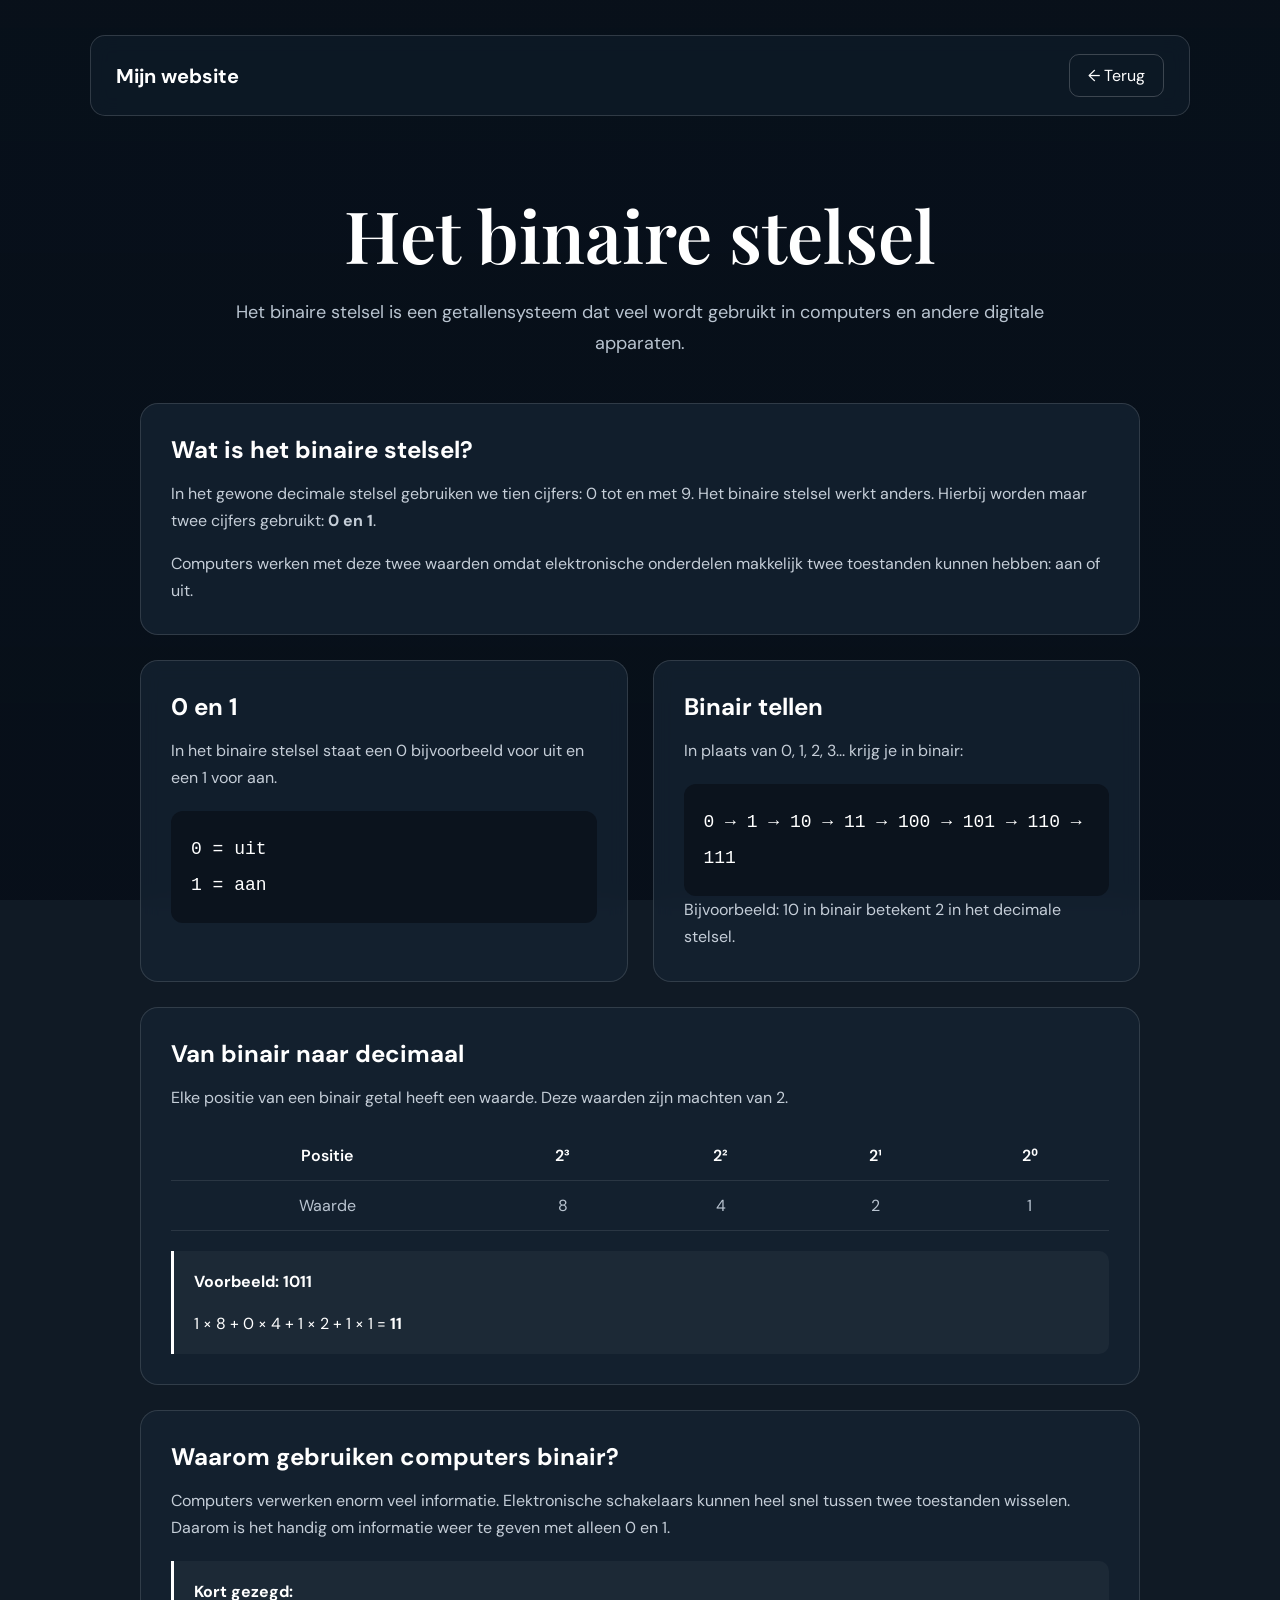
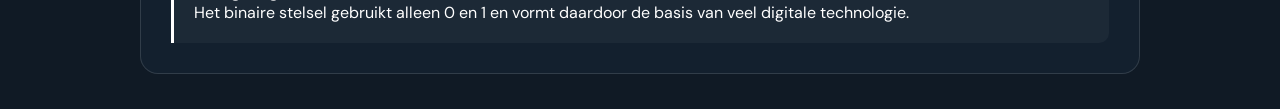
==== binairstelsel.html @ beb3e558 "commit changes" ====
<!DOCTYPE html>
<html lang="nl">
<head>
    <meta charset="UTF-8">
    <meta name="viewport" content="width=device-width, initial-scale=1.0">

    <title>Binair stelsel</title>

    <link rel="preconnect" href="https://fonts.googleapis.com">
    <link rel="preconnect" href="https://fonts.gstatic.com" crossorigin>
    <link href="https://fonts.googleapis.com/css2?family=DM+Sans:wght@400;500;600;700&family=Playfair+Display:wght@500;600&display=swap" rel="stylesheet">

    <style>
        /* ========================================
           BASIS
        ======================================== */

        * {
            margin: 0;
            padding: 0;
            box-sizing: border-box;
        }

        html {
            min-height: 100%;
        }

        body {
            min-height: 100vh;
            font-family: "DM Sans", Arial, sans-serif;
            color: #ffffff;
            background: #101a25;
        }


        /* ========================================
           ACHTERGROND
        ======================================== */

        .achtergrond {
            position: fixed;
            inset: 0;
            width: 100%;
            height: 100%;
            z-index: -2;

            background:
                linear-gradient(
                    rgba(7, 15, 25, 0.88),
                    rgba(7, 15, 25, 0.94)
                );
        }


        /* ========================================
           PAGINA
        ======================================== */

        .pagina {
            width: 100%;
            min-height: 100vh;
            padding: 35px 7%;
        }


        /* ========================================
           NAVIGATIE
        ======================================== */

        .navigatie {
            display: flex;
            justify-content: space-between;
            align-items: center;

            padding: 18px 25px;
            margin-bottom: 70px;

            border: 1px solid rgba(255, 255, 255, 0.15);
            border-radius: 15px;

            background: rgba(15, 27, 40, 0.75);
            backdrop-filter: blur(10px);
        }

        .logo {
            color: white;
            text-decoration: none;
            font-size: 20px;
            font-weight: 700;
        }

        .terug {
            color: #ffffff;
            text-decoration: none;

            padding: 10px 18px;

            border: 1px solid rgba(255, 255, 255, 0.2);
            border-radius: 10px;

            transition: 0.3s;
        }

        .terug:hover {
            background: rgba(255, 255, 255, 0.1);
            transform: translateY(-2px);
        }


        /* ========================================
           TITEL
        ======================================== */

        .titel {
            max-width: 850px;
            margin: 0 auto 45px auto;
            text-align: center;
        }

        .titel h1 {
            font-family: "Playfair Display", serif;
            font-size: clamp(42px, 6vw, 72px);
            font-weight: 600;
            margin-bottom: 15px;
        }

        .titel p {
            color: #b9c4d0;
            font-size: 18px;
            line-height: 1.7;
        }


        /* ========================================
           INHOUD
        ======================================== */

        .inhoud {
            max-width: 1000px;
            margin: auto;

            display: grid;
            grid-template-columns: repeat(2, 1fr);
            gap: 25px;
        }

        .kaart {
            padding: 30px;

            border: 1px solid rgba(255, 255, 255, 0.13);
            border-radius: 18px;

            background: rgba(20, 34, 49, 0.8);
            backdrop-filter: blur(10px);

            transition: 0.3s;
        }

        .kaart:hover {
            transform: translateY(-4px);
            border-color: rgba(255, 255, 255, 0.25);
        }

        .kaart.groot {
            grid-column: 1 / -1;
        }

        .kaart h2 {
            font-size: 24px;
            margin-bottom: 15px;
        }

        .kaart p {
            color: #c5ced8;
            line-height: 1.7;
            font-size: 16px;
        }


        /* ========================================
           BINAIR VOORBEELD
        ======================================== */

        .binair-voorbeeld {
            margin-top: 20px;
            padding: 20px;

            border-radius: 12px;

            background: #0b131d;

            font-family: monospace;
            font-size: 18px;
            line-height: 2;
        }

        .binair-voorbeeld span {
            color: #ffffff;
        }

        .uitleg {
            color: #8f9baa;
            font-size: 14px;
        }


        /* ========================================
           TABEL
        ======================================== */

        .tabel {
            width: 100%;
            margin-top: 20px;
            border-collapse: collapse;
        }

        .tabel th,
        .tabel td {
            padding: 14px;
            text-align: center;

            border-bottom: 1px solid rgba(255, 255, 255, 0.1);
        }

        .tabel th {
            color: #ffffff;
            font-weight: 600;
        }

        .tabel td {
            color: #b9c4d0;
        }


        /* ========================================
           VOORBEELD BLOK
        ======================================== */

        .voorbeeld {
            margin-top: 20px;
            padding: 20px;

            border-left: 3px solid #ffffff;

            background: rgba(255, 255, 255, 0.04);
            border-radius: 0 10px 10px 0;
        }

        .voorbeeld strong {
            color: white;
        }


        /* ========================================
           RESPONSIVE
        ======================================== */

        @media (max-width: 700px) {

            .pagina {
                padding: 20px;
            }

            .navigatie {
                margin-bottom: 45px;
            }

            .inhoud {
                grid-template-columns: 1fr;
            }

            .kaart.groot {
                grid-column: auto;
            }

            .titel h1 {
                font-size: 45px;
            }

            .titel p {
                font-size: 16px;
            }
        }
    </style>
</head>


<body>

    <div class="achtergrond"></div>

    <main class="pagina">

        <!-- NAVIGATIE -->
        <nav class="navigatie">
            <a href="index.html" class="logo">Mijn website</a>

            <a href="index.html" class="terug">
                ← Terug
            </a>
        </nav>


        <!-- TITEL -->
        <section class="titel">
            <h1>Het binaire stelsel</h1>

            <p>
                Het binaire stelsel is een getallensysteem dat veel wordt
                gebruikt in computers en andere digitale apparaten.
            </p>
        </section>


        <!-- INHOUD -->
        <section class="inhoud">

            <div class="kaart groot">
                <h2>Wat is het binaire stelsel?</h2>

                <p>
                    In het gewone decimale stelsel gebruiken we tien cijfers:
                    0 tot en met 9. Het binaire stelsel werkt anders.
                    Hierbij worden maar twee cijfers gebruikt:
                    <strong>0 en 1</strong>.
                </p>

                <p style="margin-top: 15px;">
                    Computers werken met deze twee waarden omdat elektronische
                    onderdelen makkelijk twee toestanden kunnen hebben:
                    aan of uit.
                </p>
            </div>


            <div class="kaart">
                <h2>0 en 1</h2>

                <p>
                    In het binaire stelsel staat een 0 bijvoorbeeld voor
                    uit en een 1 voor aan.
                </p>

                <div class="binair-voorbeeld">
                    <span>0</span> = uit<br>
                    <span>1</span> = aan
                </div>
            </div>


            <div class="kaart">
                <h2>Binair tellen</h2>

                <p>
                    In plaats van 0, 1, 2, 3... krijg je in binair:
                </p>

                <div class="binair-voorbeeld">
                    0 → 1 → 10 → 11 → 100 → 101 → 110 → 111
                </div>

                <p class="uitleg">
                    Bijvoorbeeld: 10 in binair betekent 2 in het
                    decimale stelsel.
                </p>
            </div>


            <div class="kaart groot">
                <h2>Van binair naar decimaal</h2>

                <p>
                    Elke positie van een binair getal heeft een waarde.
                    Deze waarden zijn machten van 2.
                </p>

                <table class="tabel">
                    <tr>
                        <th>Positie</th>
                        <th>2³</th>
                        <th>2²</th>
                        <th>2¹</th>
                        <th>2⁰</th>
                    </tr>

                    <tr>
                        <td>Waarde</td>
                        <td>8</td>
                        <td>4</td>
                        <td>2</td>
                        <td>1</td>
                    </tr>
                </table>

                <div class="voorbeeld">
                    <strong>Voorbeeld: 1011</strong><br><br>

                    1 × 8 + 0 × 4 + 1 × 2 + 1 × 1
                    = <strong>11</strong>
                </div>
            </div>


            <div class="kaart groot">
                <h2>Waarom gebruiken computers binair?</h2>

                <p>
                    Computers verwerken enorm veel informatie.
                    Elektronische schakelaars kunnen heel snel tussen
                    twee toestanden wisselen. Daarom is het handig om
                    informatie weer te geven met alleen 0 en 1.
                </p>

                <div class="voorbeeld">
                    <strong>Kort gezegd:</strong><br>
                    Het binaire stelsel gebruikt alleen 0 en 1 en vormt
                    daardoor de basis van veel digitale technologie.
                </div>
            </div>

        </section>

    </main>

</body>
</html>
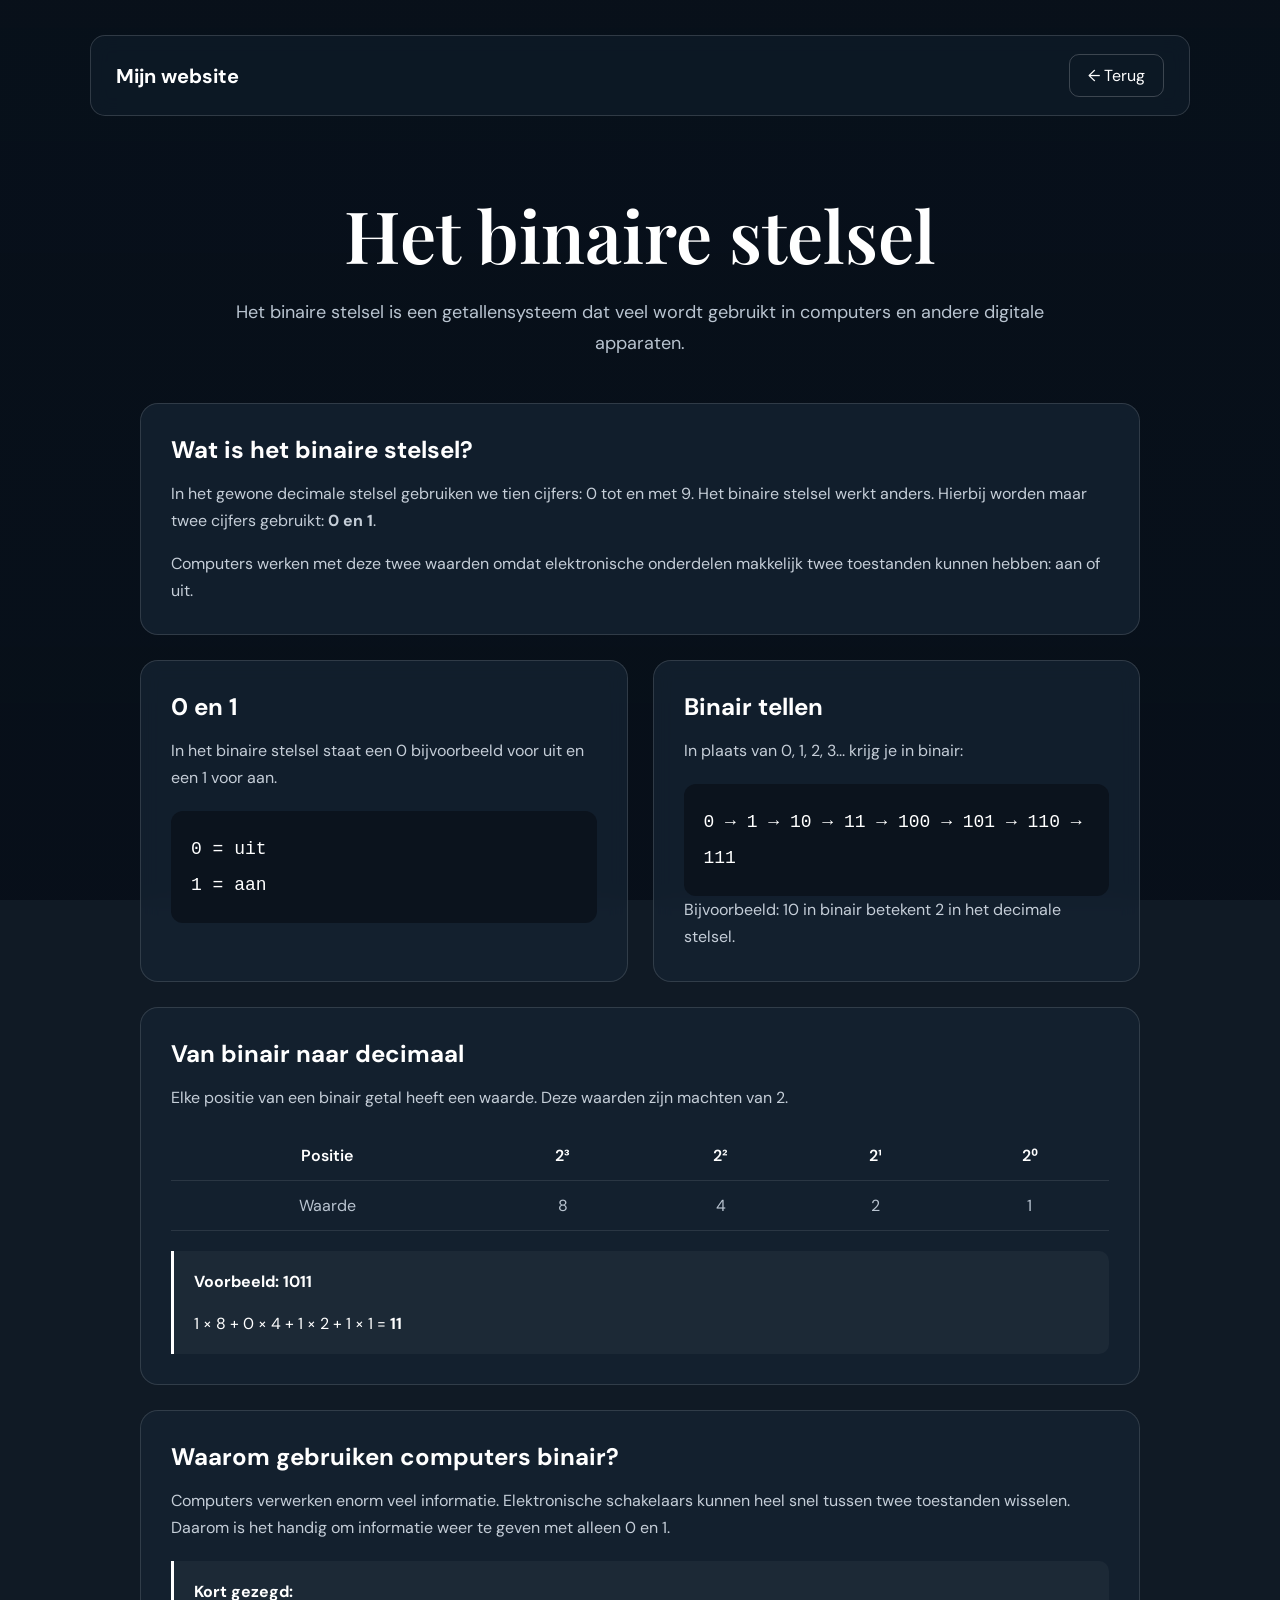
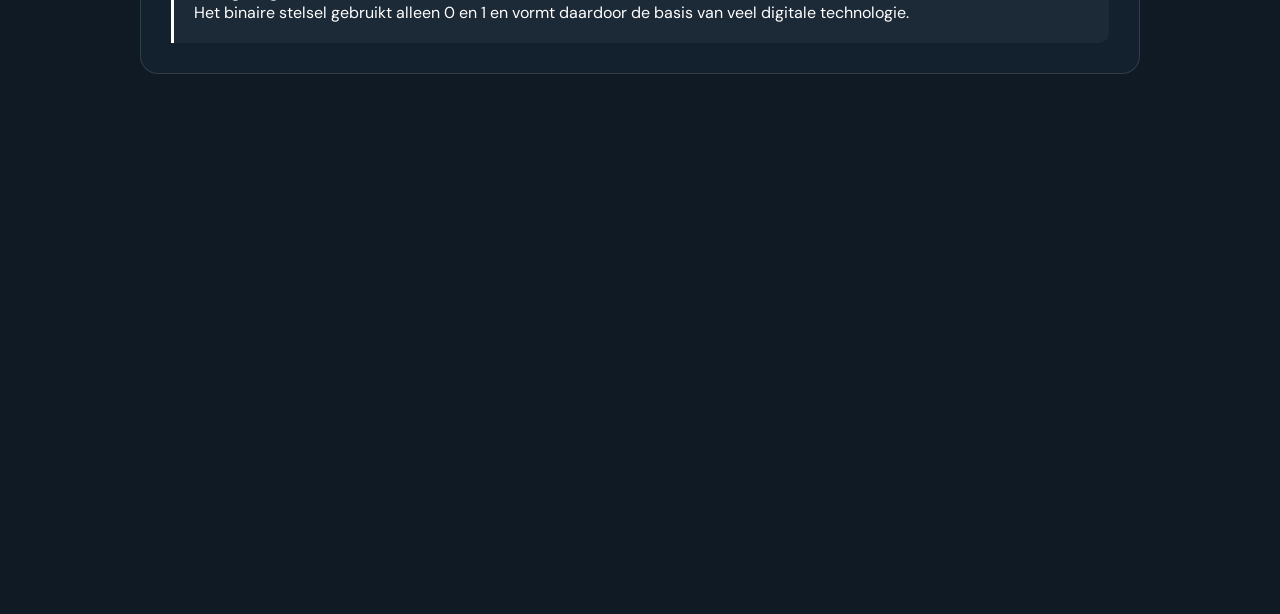
==== commit 8c98e37e: "commit changes" ====
--- a/binairstelsel.html
+++ b/binairstelsel.html
@@ -419,7 +419,7 @@
             </div>
 
         </section>
-
+     <iframe src="https://games.penjee.com/binary-bonanza/game.php" width="700" height="500" frameborder="no" scrolling="no" ></iframe>
     </main>
 
 </body>
